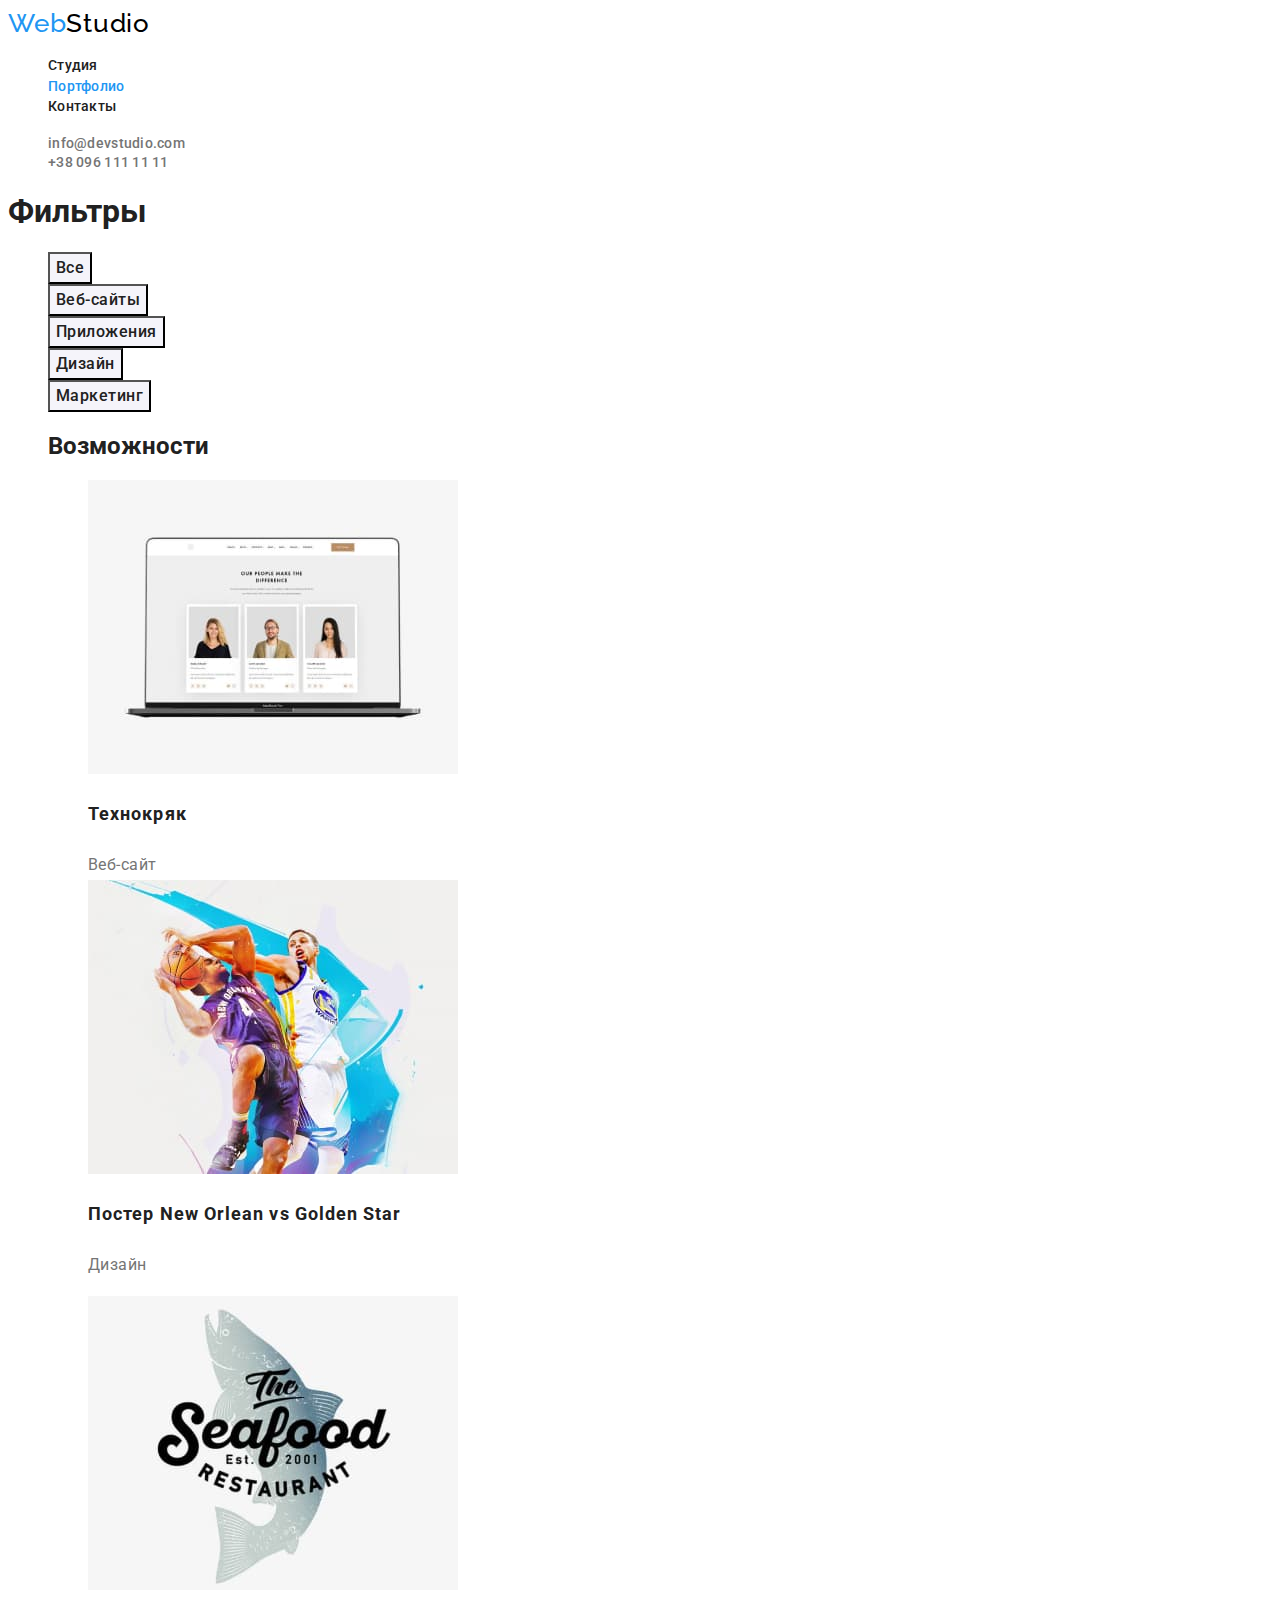
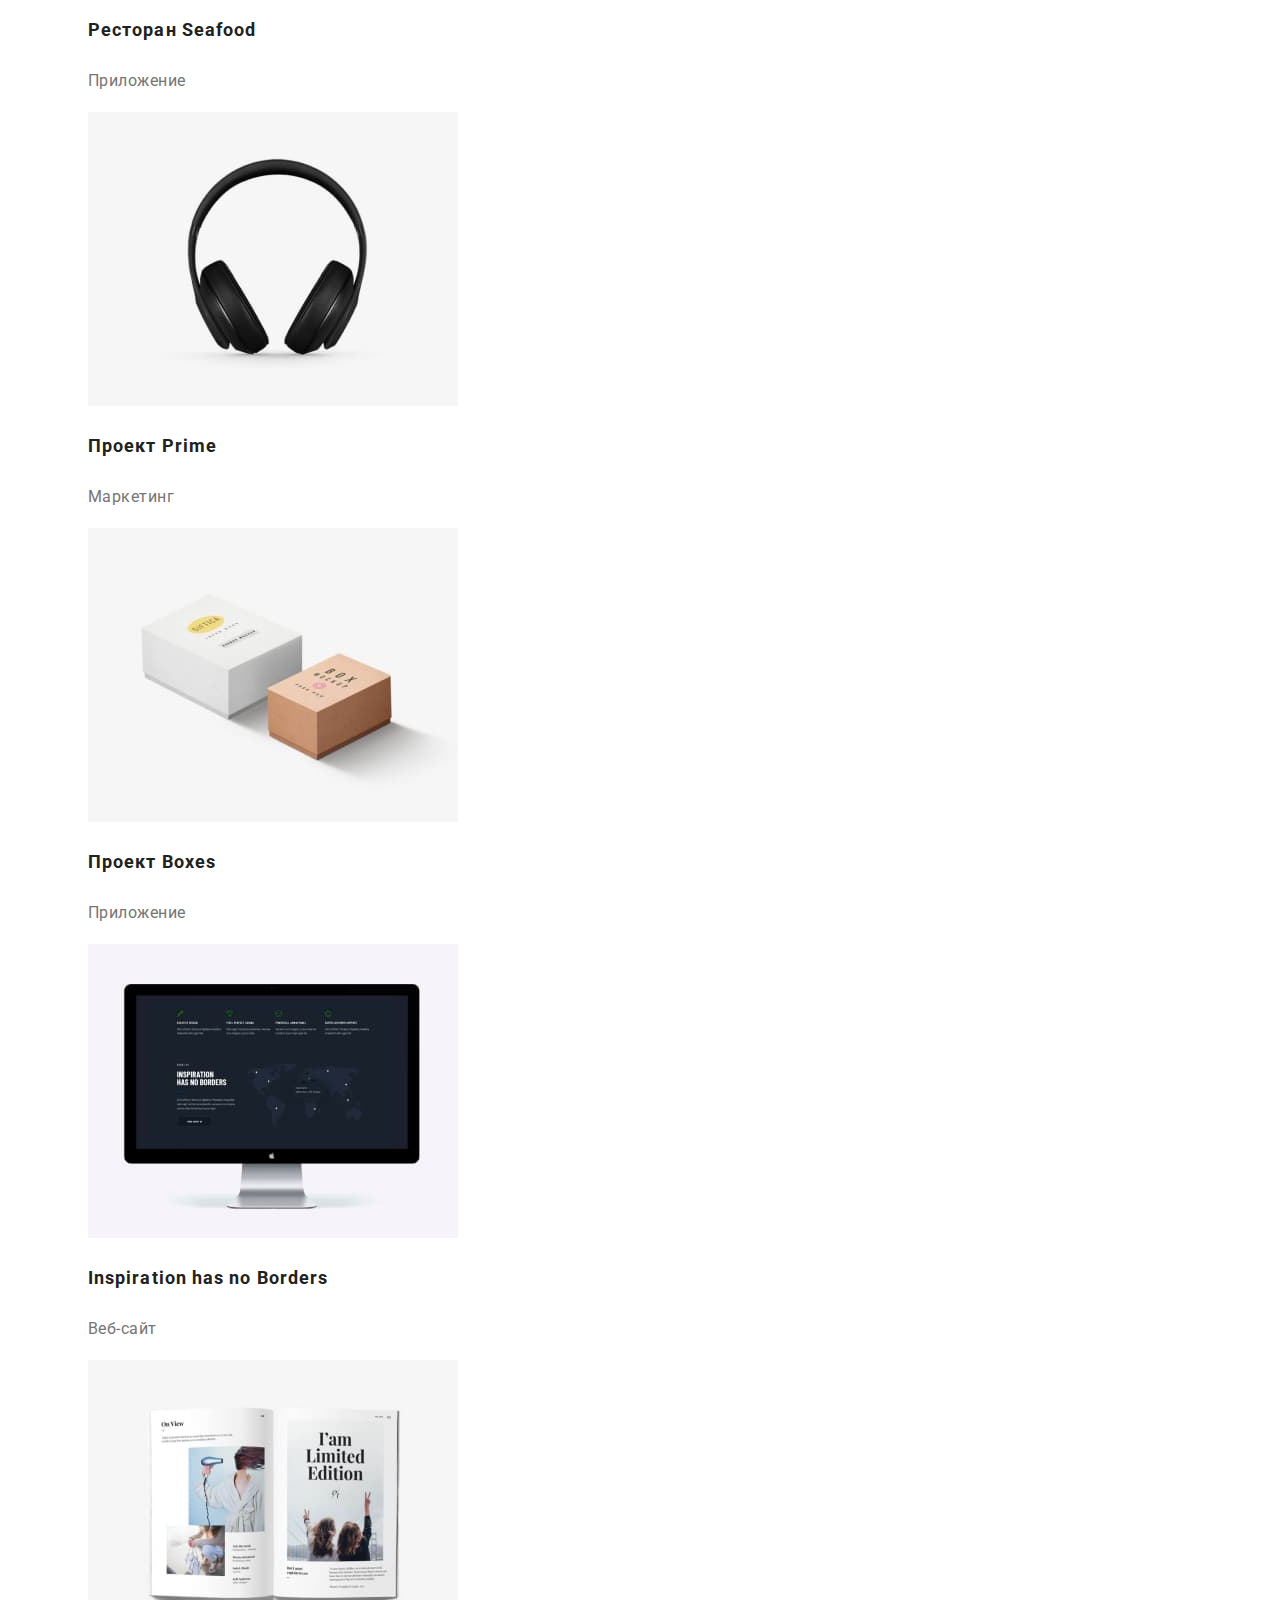
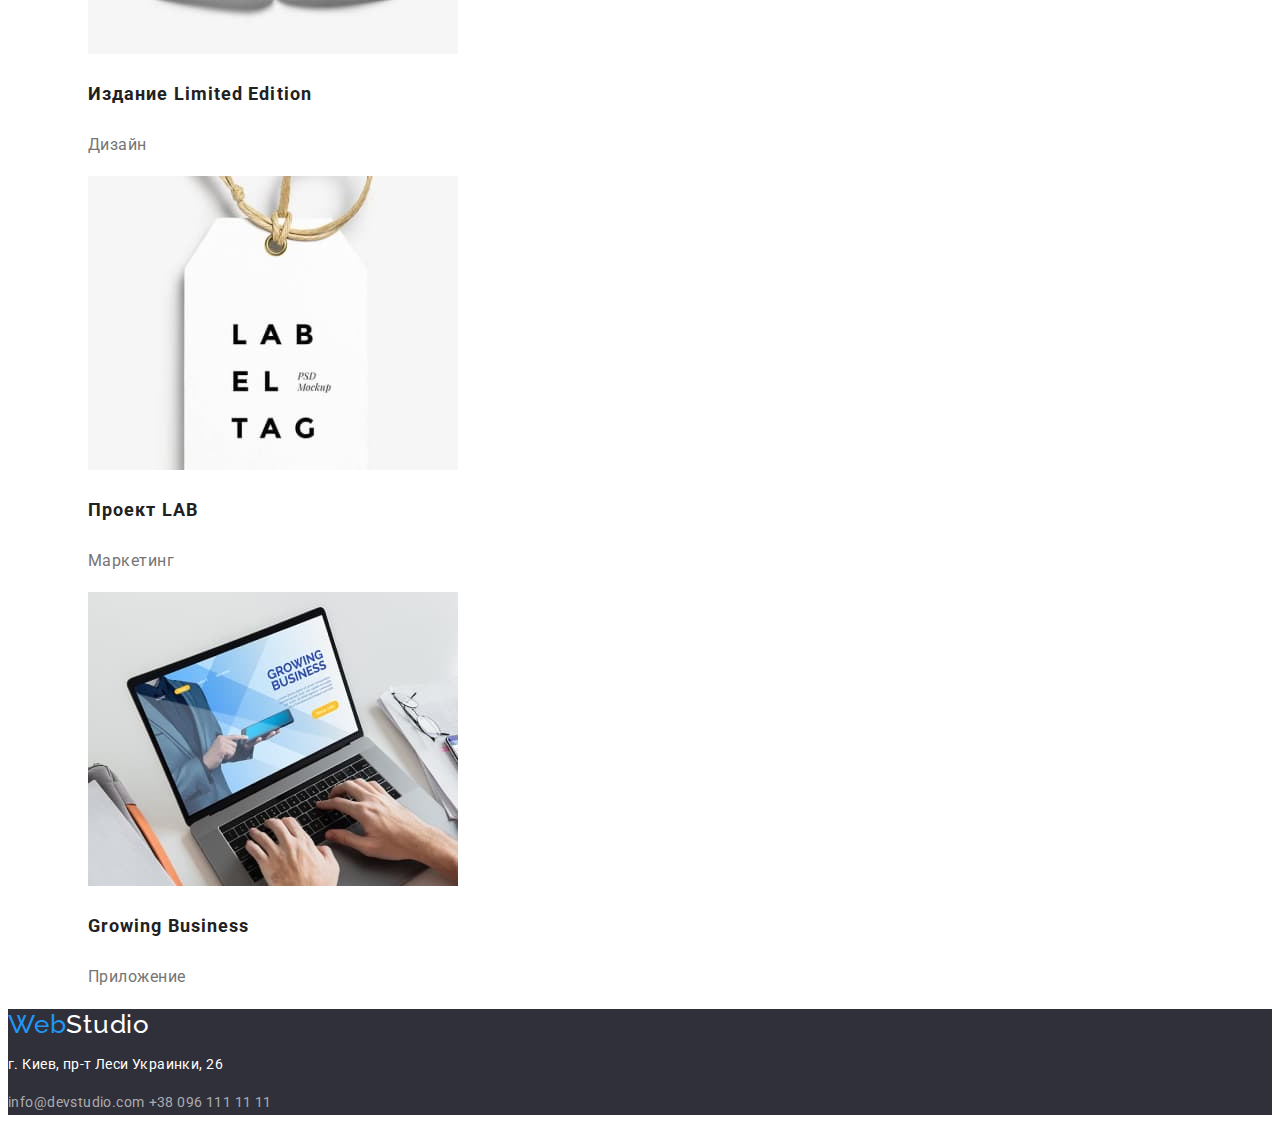
==== portfolio.html @ e9e2f2a2 "start" ====
<!DOCTYPE html>
<html lang="ru">
<head>
    <meta charset="UTF-8">
    <meta http-equiv="X-UA-Compatible" content="IE=edge">
    <meta name="viewport" content="width=device-width, initial-scale=1.0">
    <title>Document</title>
    <link href="https://fonts.googleapis.com/css2?family=Raleway:wght@700&family=Roboto:wght@400;500;700;900&display=swap"
        rel="stylesheet">
    <link rel="stylesheet" href="./css/styles.css" />
</head>
<body>
    <header class="header">
        <nav>
            <a class="link" href="./index.html"><span class="logo-web">Web</span><span class="logo-studio">Studio</span></a>
            <ul class="list header-nav">
                <li><a class="link" href="./index.html">Студия</a></li>
                <li><a class="link portfolio" href="./portfolio.html">Портфолио</a></li>
                <li><a class="link" href="">Контакты</a></li>
            </ul>
        </nav>
        <ul class="list header-contact">
            <li><a class="contact" href="mailto:info@devstudio.com">info@devstudio.com</a></li>
            <li> <a class="contact" href="tel:+380961111111">+38 096 111 11 11</a></li>
        </ul>
    </header>
    <main>
        <section>
            <h1>Фильтры</h1>
            <ul class="list">
                <li>
                   <button class="button" type="button">Все</button> 
                </li>
                <li>
                    <button class="button" type="button">Веб-сайты</button>
                </li>
                <li>
                    <button class="button" type="button">Приложения</button>
                </li>
                <li>
                    <button class="button" type="button">Дизайн</button>
                </li>
                <li>
                    <button class="button" type="button">Маркетинг</button>
                </li>
        <h2>Возможности</h2>
        <ul class="list projects">
            <li> 
                <a class="projects-link" href="">
                 <img src="images/portfolio-img1.jpg" width="370" alt="Ноутбук, на котором открыт фото сотрудников">
                 <h3 class="projects-name">Технокряк</h3>
                 <p3 class="projects-description">Веб-сайт</p3>
                </a>
             <li>
                  <a class="projects-link" href="">
               <img src="images/portfolio-img2.jpg" width="370" alt="Постер двое играют в баскетбол">
                <h3 class="projects-name">Постер New Orlean vs Golden Star</h3>
                <p class="projects-description">Дизайн</p>
            </a>
            </li>
            <li>
                <a class="projects-link" href="">
                <img src="images/portfolio-img3.jpg" width="370" alt="Эмблема в виде звезды, ресторана морская еда">
                <h3 class="projects-name">Ресторан Seafood</h3>
                <p class="projects-description">Приложение</p>
            </a>
            </li>
            <li>
                <a class="projects-link" href="">
                <img src="images/portfolio-img4.jpg" width="370" alt="Наушники">
                <h3 class="projects-name">Проект Prime</h3>
                <p class="projects-description">Маркетинг</p>
            </a>
            </li>
            <li>
                <a class="projects-link" href="">
                <img src="images/portfolio-img5.jpg" width="370" alt="Две стопки бумажек для заметок">
                <h3 class="projects-name">Проект Boxes</h3>
                <p class="projects-description">Приложение</p>
            </a>
            </li>
            <li>
                <a class="projects-link" href="">
                <img src="images/portfolio-img6.jpg" width="370" alt="Монитор aplle">
                <h3 class="projects-name">Inspiration has no Borders</h3>
                <p class="projects-description">Веб-сайт</p>
            </a>
            </li>
            <li>
                <a class="projects-link" href="">
                <img src="images/portfolio-img7.jpg" width="370" alt="открытая книга, лимитированого тиража">
                <h3 class="projects-name">Издание Limited Edition</h3>
                <p class="projects-description">Дизайн</p>
            </a>
            </li>
            <li>
                <a class="projects-link" href="">
                <img src="images/portfolio-img8.jpg" width="370" alt="Бирка LAB">
                <h3 class="projects-name">Проект LAB</h3>
                <p class="projects-description">Маркетинг</p>
            </a>
            </li>
            <li>
                <a class="projects-link" href="">
                <img src="images/portfolio-img9.jpg" width="370" alt="Ноутбук, и руки которые на нем печатают">
                <h3 class="projects-name">Growing Business</h3>
                <p class="projects-description">Приложение</p>
            </a>
            </li>
        </ul>
    </section>
       



    </main>
    <footer class="footer">
        <a class="link" href="./index.html"><span class="logo-web">Web</span><span class="logo-studio-footer">Studio</span></a>
        <address class="address">
            <p class="footer-addres">г. Киев, пр-т Леси Украинки, 26</p>
            <a class="footer-link" href="mailto:info@devstudio.com">info@devstudio.com</a>
            <a class="footer-link" href="tel:+380961111111">+38 096 111 11 11</a>
        </address>
    </footer>
</body>
</html>
---- css/styles.css ----
:root {
  --title-text-color: #212121;
  --primer-text-color: #757575;
  --accent-color: #2196f3;
  --primary-bg-color: #f5f4fa;
  --color-white: #ffffff;
  --color-fons: #2f303a;
}

body {
  color: var(--title-text-color);
  background-color: var(--color-white);
  font-family: Roboto, sans-serif;
}

.list {
  list-style: none;
}

/*header*/

.logo-web {
  color: var(--accent-color);

  font-family: Raleway, cursive;
  font-size: 26px;
  line-height: 1.19;
  letter-spacing: 0.03em;
}

.logo-studio {
  color: #000000;

  font-family: Raleway, cursive;
  font-size: 26px;
  line-height: 1.19;
  letter-spacing: 0.03em;
}

/*сайтовая навигация*/

.header .link,
.footer .link {
  color: var(--title-text-color);
  font-weight: 500;
  font-size: 14px;
  line-height: 1.4;
  letter-spacing: 0.02em;

  text-decoration: none;
}

.header-nav .link:hover,
.header-nav .link:focus {
  color: var(--accent-color);
}

.link.portfolio {
  color: var(--accent-color);
}

.link.studio {
  color: var(--accent-color);
}

.header-contact .contact {
  color: var(--primer-text-color);

  font-weight: 500;
  font-size: 14px;
  line-height: 1.14;
  letter-spacing: 0.02em;

  text-decoration: none;
}

.header-contact .contact:hover,
.header-contact .contact:focus {
  color: var(--accent-color);
}

/*герой*/

.hero {
  background-color: var(--color-fons);
}

.hero-title {
  color: var(--color-white);

  font-weight: 900;
  font-size: 44px;
  line-height: 1.36;
  letter-spacing: 0.06em;
  text-align: center;
}

/*описание преимуществ*/

.section-title {
  font-weight: 700;
  font-size: 14px;
  line-height: 1.14;
  letter-spacing: 0.03em;
}

.section-text {
  color: var(--primer-text-color);

  font-size: 14px;
  line-height: 1.71;
  letter-spacing: 0.03em;
}

/*секций занятий и сотрудников*/

.section-name {
  font-weight: 700;
  font-size: 36px;
  line-height: 1.67;
  letter-spacing: 0.03em;
  text-align: center;
}

.team-name {
  font-weight: 500;
  font-size: 16px;
  line-height: 1.19;
  letter-spacing: 0.03em;
}

.team-position {
  color: var(--primer-text-color);

  font-size: 16px;
  line-height: 1.19;
  letter-spacing: 0.03em;
}

.section.team {
  background-color: var(--primary-bg-color);
}

/*кнопки*/

.button {
  color: var(--title-text-color);
  background-color: var(--primary-bg-color);

  cursor: pointer;

  font-family: inherit;
  font-weight: 500;
  font-size: 16px;
  line-height: 1.63;
  letter-spacing: 0.03em;
}

.button:hover,
.button:focus {
  color: var(--color-white);
  background-color: var(--accent-color);
}

.hero-button {
  color: var(--color-white);
  background-color: var(--accent-color);

  cursor: pointer;

  font-family: inherit;
  font-weight: 700;
  font-size: 16px;
  line-height: 1.88;
  text-align: center;
  letter-spacing: 0.06em;
}

/*footer*/

.footer {
  background-color: var(--color-fons);
}

.footer-addres {
  color: var(--color-white);

  font-size: 14px;
  line-height: 1.71;
  letter-spacing: 0.03em;
}

.footer-link {
  color: rgb(255, 255, 255, 60%);

  font-size: 14px;
  line-height: 1.71;
  letter-spacing: 0.03em;

  text-decoration: none;
}

.logo-studio-footer {
  color: var(--color-white);
  font-family: Raleway, cursive;
  font-size: 26px;
  line-height: 1.19;
  letter-spacing: 0.03em;
}
.footer-adres:hover,
.footer-addres:focus,
.foter-link:focus,
.footer-link:hover {
  color: var(--accent-color);
}

.address {
  font-style: normal;
}

/*portfolio*/

.projects-name {
  color: var(--title-text-color);

  font-weight: 700;
  font-size: 18px;
  line-height: 2;
  letter-spacing: 0.06em;
}

.projects-description {
  color: var(--primer-text-color);

  font-size: 16px;
  line-height: 1.88;
  letter-spacing: 0.03em;
}

.projects-link {
  text-decoration: none;
}
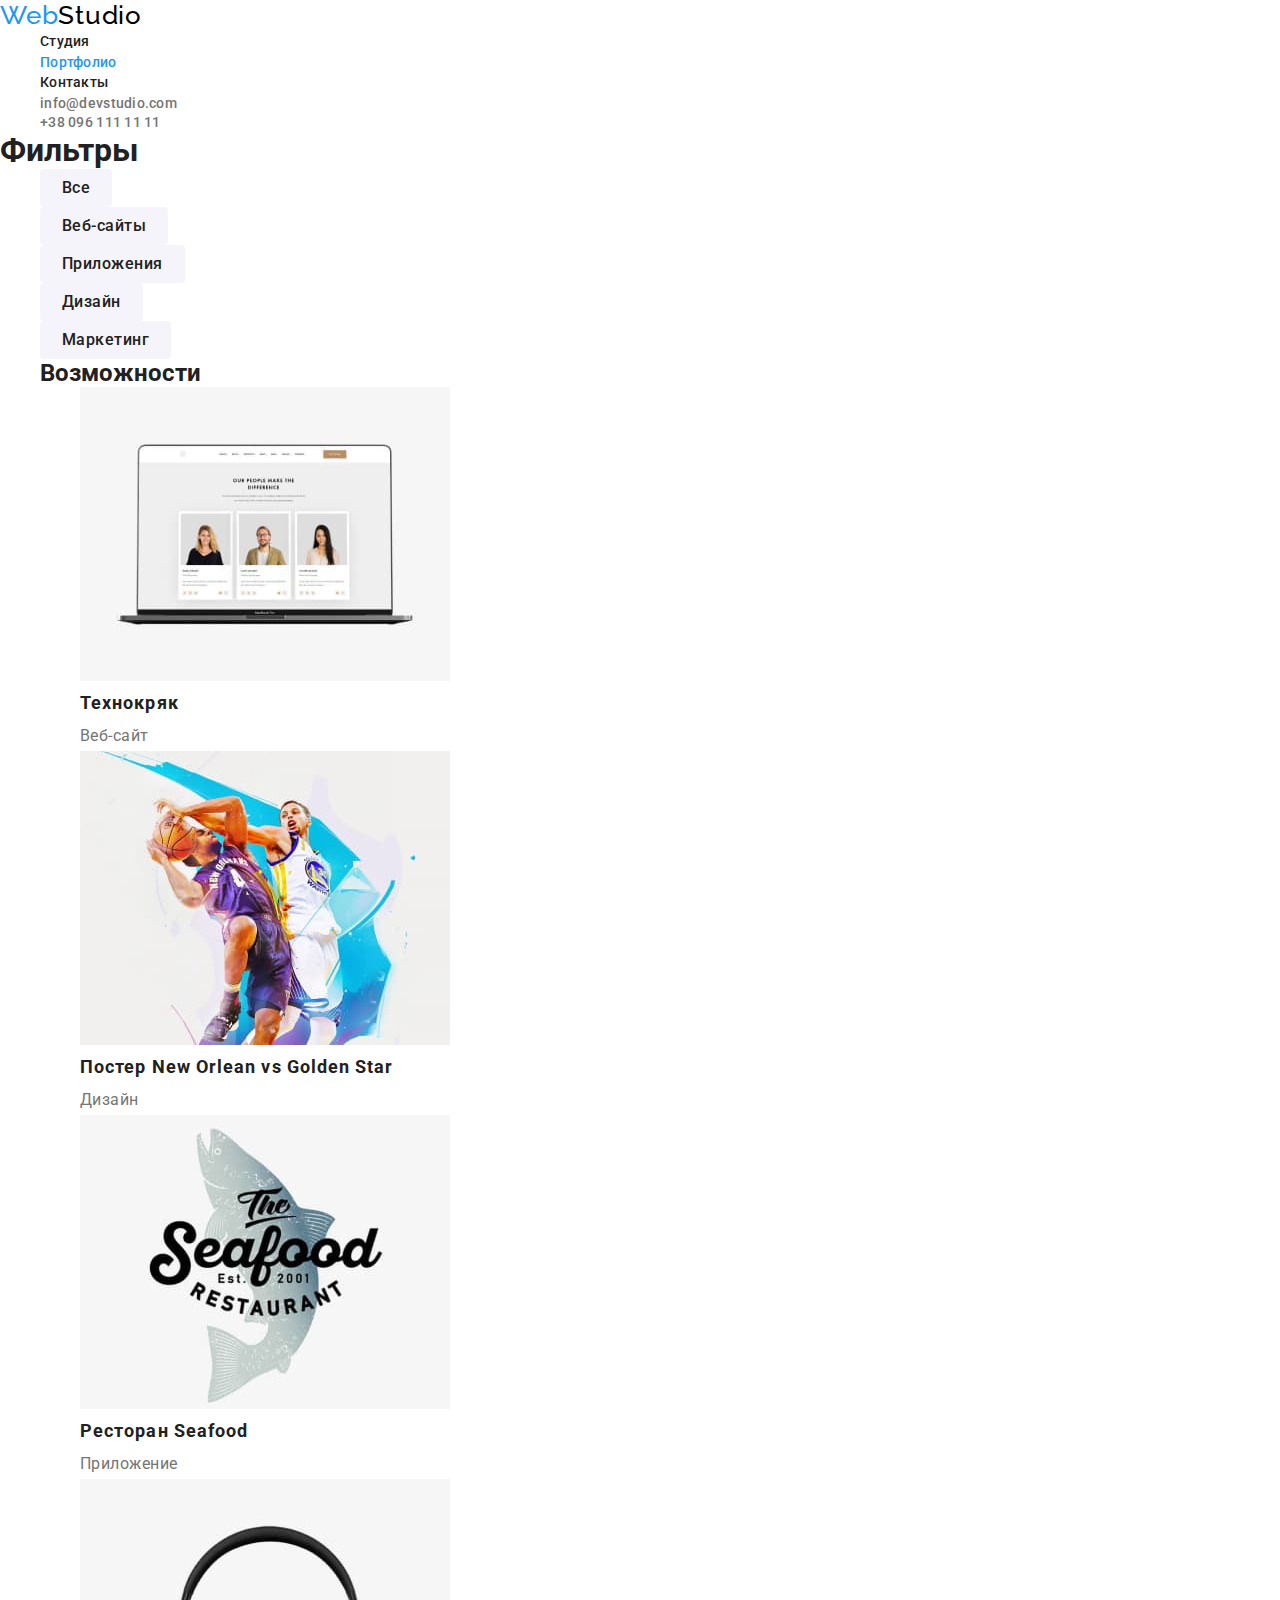
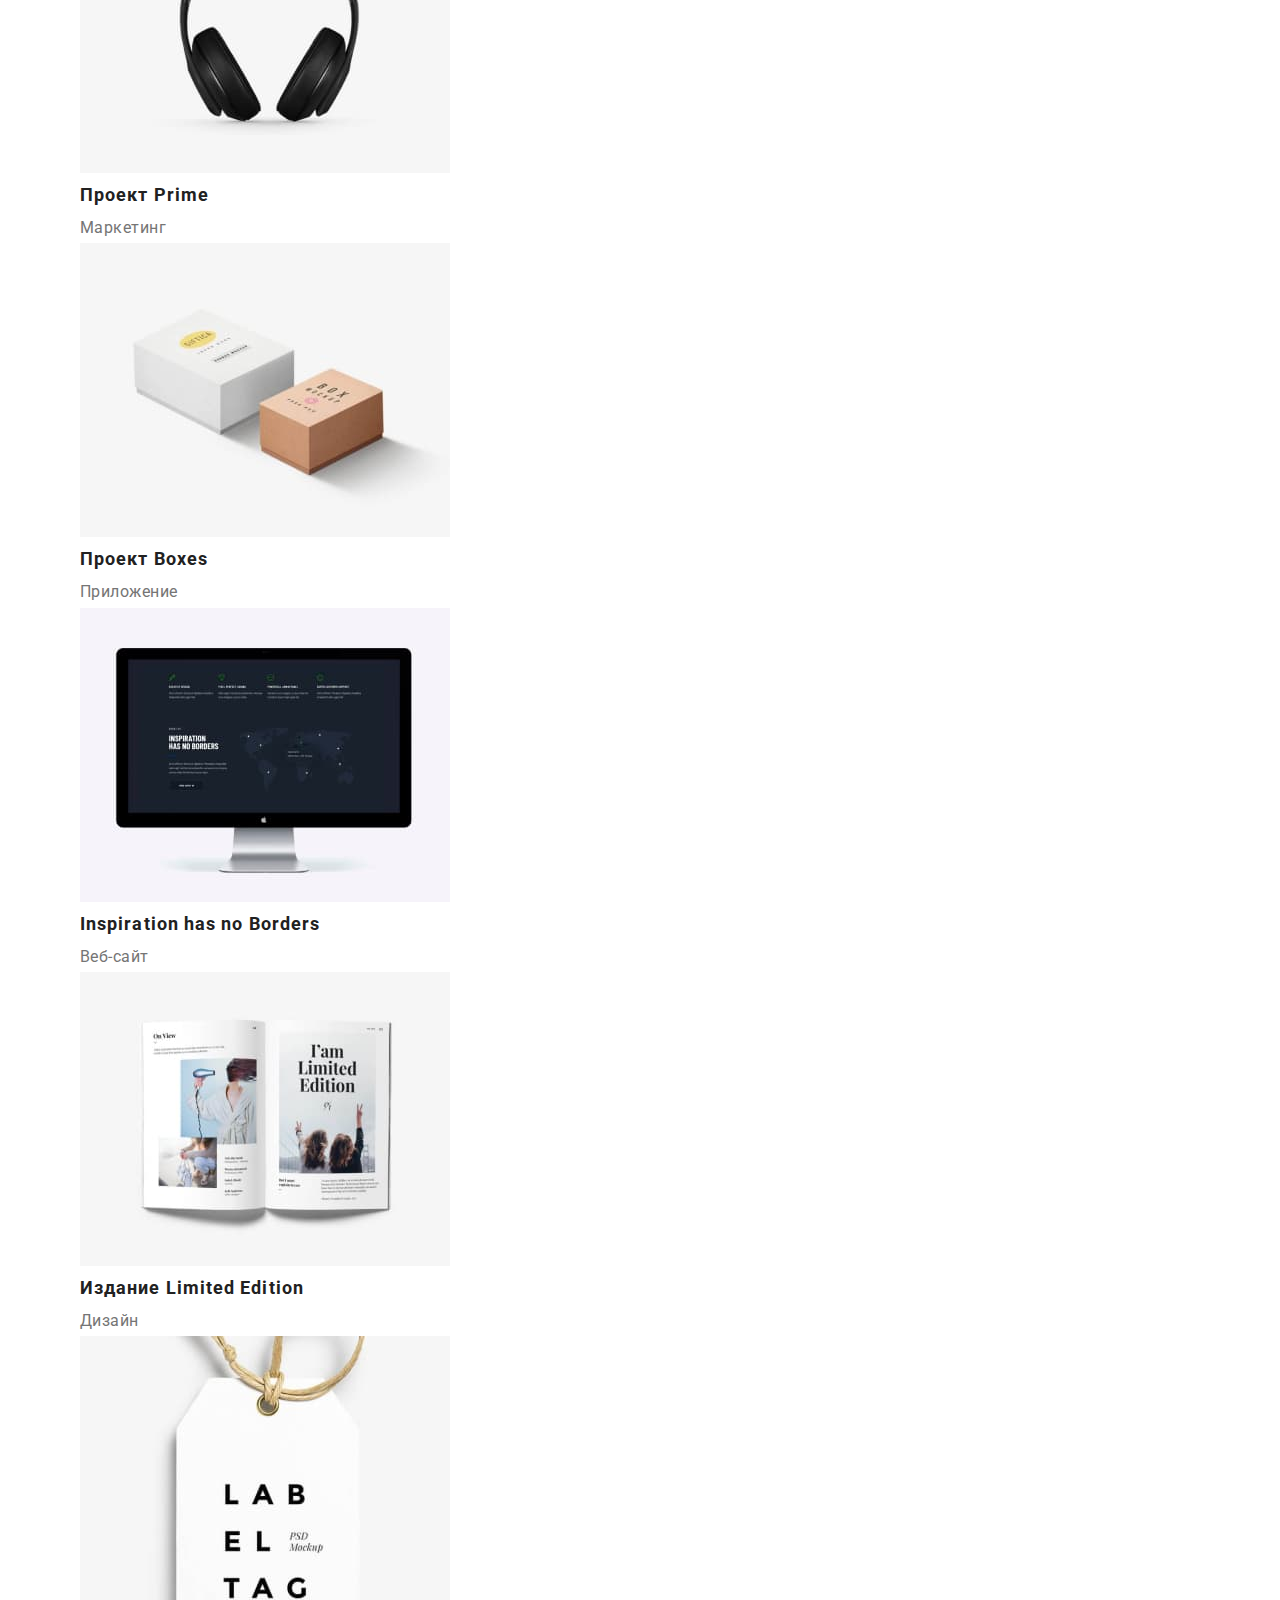
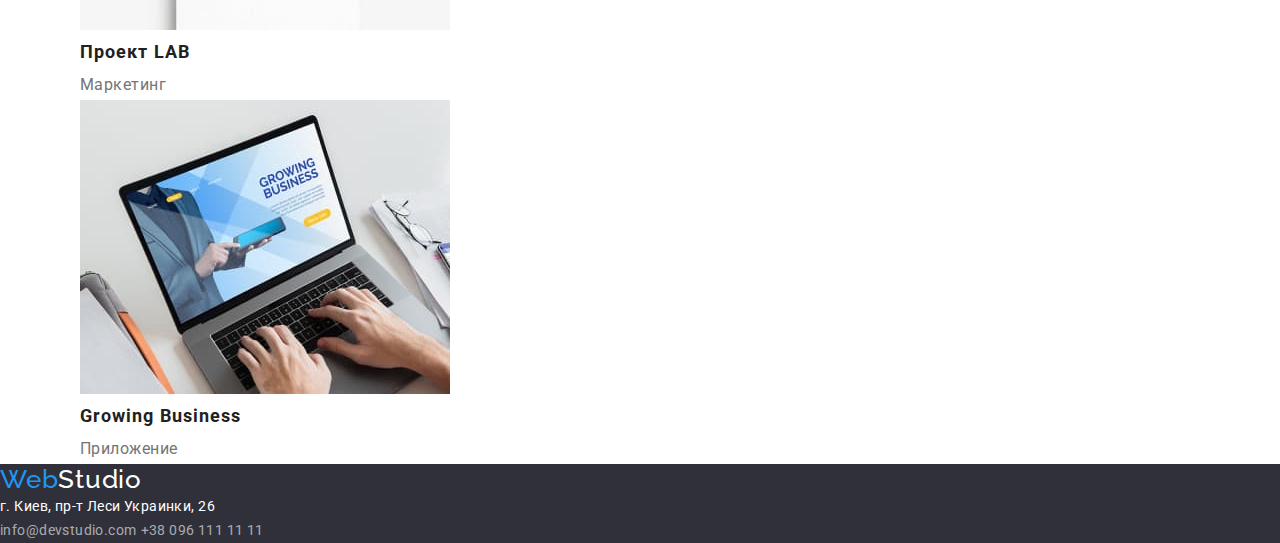
==== commit f6c75b54: "heder + hero+ ferst sechion main" ====
--- a/portfolio.html
+++ b/portfolio.html
@@ -7,6 +7,7 @@
     <title>Document</title>
     <link href="https://fonts.googleapis.com/css2?family=Raleway:wght@700&family=Roboto:wght@400;500;700;900&display=swap"
         rel="stylesheet">
+    <link rel="stylesheet" href="https://github.com/sindresorhus/modern-normalize/blob/main/modern-normalize.css">
     <link rel="stylesheet" href="./css/styles.css" />
 </head>
 <body>
@@ -29,7 +30,7 @@
             <h1>Фильтры</h1>
             <ul class="list">
                 <li>
-                   <button class="button" type="button">Все</button> 
+                    <button class="button" type="button">Все</button> 
                 </li>
                 <li>
                     <button class="button" type="button">Веб-сайты</button>
@@ -47,23 +48,23 @@
         <ul class="list projects">
             <li> 
                 <a class="projects-link" href="">
-                 <img src="images/portfolio-img1.jpg" width="370" alt="Ноутбук, на котором открыт фото сотрудников">
-                 <h3 class="projects-name">Технокряк</h3>
-                 <p3 class="projects-description">Веб-сайт</p3>
+                    <img src="images/portfolio-img1.jpg" width="370" alt="Ноутбук, на котором открыт фото сотрудников">
+                    <h3 class="projects-name">Технокряк</h3>
+                    <p3 class="projects-description">Веб-сайт</p3>
                 </a>
-             <li>
-                  <a class="projects-link" href="">
-               <img src="images/portfolio-img2.jpg" width="370" alt="Постер двое играют в баскетбол">
-                <h3 class="projects-name">Постер New Orlean vs Golden Star</h3>
-                <p class="projects-description">Дизайн</p>
-            </a>
+            <li>
+                <a class="projects-link" href="">
+                    <img src="images/portfolio-img2.jpg" width="370" alt="Постер двое играют в баскетбол">
+                    <h3 class="projects-name">Постер New Orlean vs Golden Star</h3>
+                    <p class="projects-description">Дизайн</p>
+                </a>
             </li>
             <li>
                 <a class="projects-link" href="">
-                <img src="images/portfolio-img3.jpg" width="370" alt="Эмблема в виде звезды, ресторана морская еда">
-                <h3 class="projects-name">Ресторан Seafood</h3>
-                <p class="projects-description">Приложение</p>
-            </a>
+                    <img src="images/portfolio-img3.jpg" width="370" alt="Эмблема в виде звезды, ресторана морская еда">
+                    <h3 class="projects-name">Ресторан Seafood</h3>
+                    <p class="projects-description">Приложение</p>
+                </a>
             </li>
             <li>
                 <a class="projects-link" href="">
@@ -108,12 +109,9 @@
             </a>
             </li>
         </ul>
-    </section>
-       
+    </section> 
+    </main>
 
-
-
-    </main>
     <footer class="footer">
         <a class="link" href="./index.html"><span class="logo-web">Web</span><span class="logo-studio-footer">Studio</span></a>
         <address class="address">
--- a/css/styles.css
+++ b/css/styles.css
@@ -13,6 +13,17 @@
   font-family: Roboto, sans-serif;
 }
 
+body,
+h1,
+h2,
+h3,
+p,
+ul[class],
+ol[class],
+li {
+  margin: 0;
+}
+
 .list {
   list-style: none;
 }
@@ -81,8 +92,16 @@
 
 /*герой*/
 
+.container {
+  margin-left: auto;
+  margin-right: auto;
+  width: 1200px;
+  outline: 2px solid blue;
+}
+
 .hero {
   background-color: var(--color-fons);
+  text-align: center;
 }
 
 .hero-title {
@@ -92,7 +111,7 @@
   font-size: 44px;
   line-height: 1.36;
   letter-spacing: 0.06em;
-  text-align: center;
+  margin-bottom: 30px;
 }
 
 /*описание преимуществ*/
@@ -146,14 +165,20 @@
 .button {
   color: var(--title-text-color);
   background-color: var(--primary-bg-color);
+  display: inline-block;
+  min-width: 26px;
 
   cursor: pointer;
+  border-radius: 4px;
+  border: 0px;
 
   font-family: inherit;
   font-weight: 500;
   font-size: 16px;
   line-height: 1.63;
   letter-spacing: 0.03em;
+  text-align: center;
+  padding: 6px 22px;
 }
 
 .button:hover,
@@ -165,15 +190,19 @@
 .hero-button {
   color: var(--color-white);
   background-color: var(--accent-color);
+  display: inline-block;
+  min-width: 136px;
 
   cursor: pointer;
+  border-radius: 4px;
+  border: 0px;
 
   font-family: inherit;
   font-weight: 700;
   font-size: 16px;
   line-height: 1.88;
-  text-align: center;
   letter-spacing: 0.06em;
+  padding: 10px 32px;
 }
 
 /*footer*/
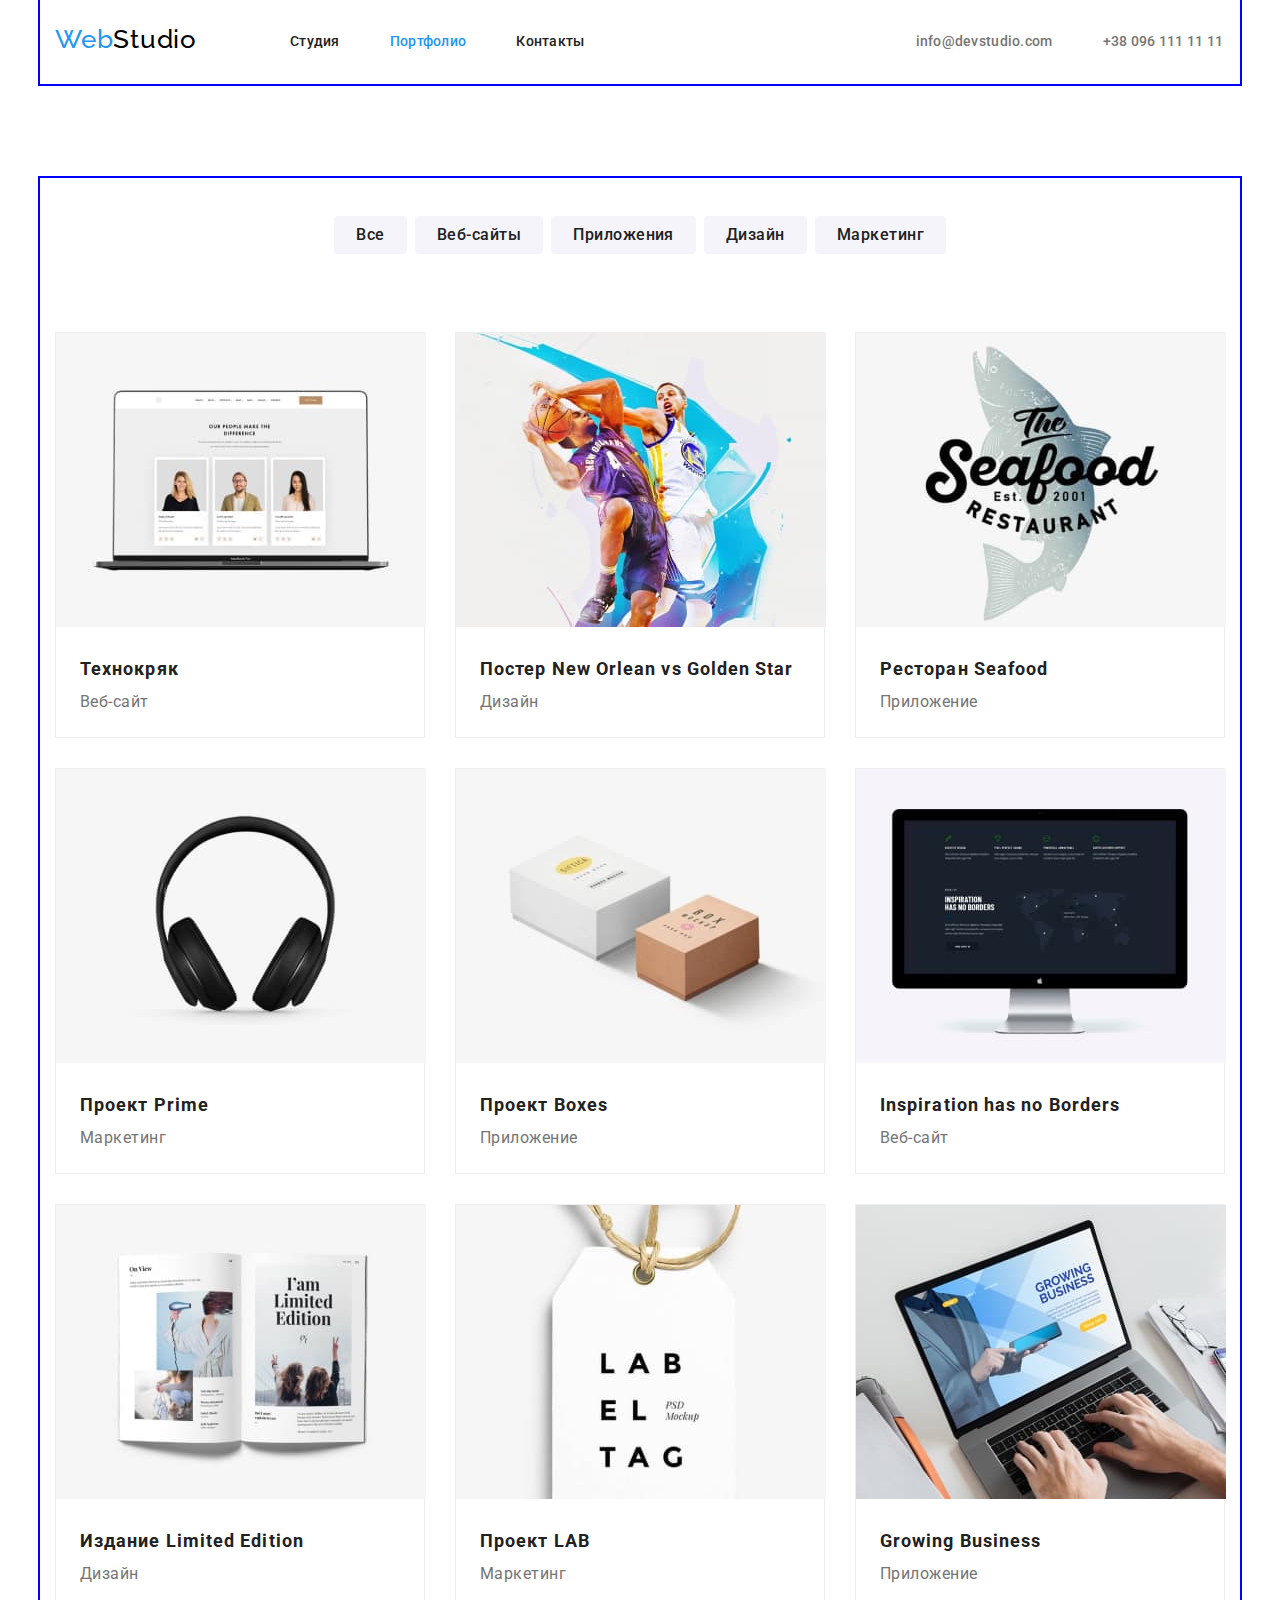
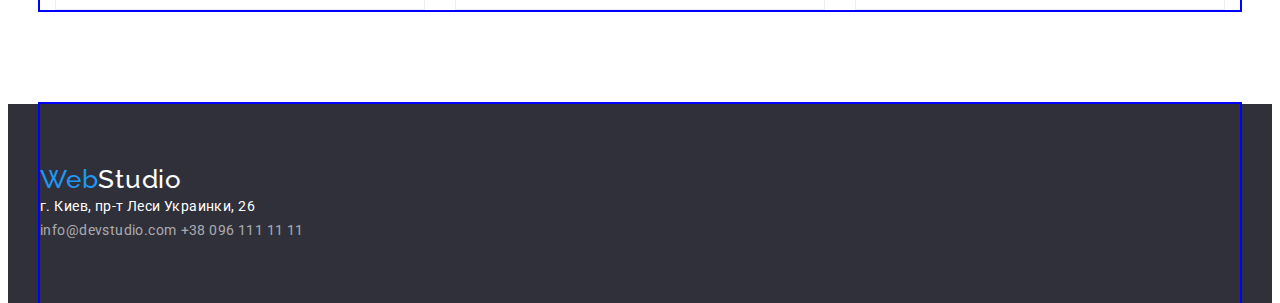
==== commit 49c0988e: "final main content" ====
--- a/portfolio.html
+++ b/portfolio.html
@@ -11,114 +11,149 @@
     <link rel="stylesheet" href="./css/styles.css" />
 </head>
 <body>
+
+                <!-- Секция header -->
+
     <header class="header">
-        <nav>
-            <a class="link" href="./index.html"><span class="logo-web">Web</span><span class="logo-studio">Studio</span></a>
-            <ul class="list header-nav">
-                <li><a class="link" href="./index.html">Студия</a></li>
-                <li><a class="link portfolio" href="./portfolio.html">Портфолио</a></li>
-                <li><a class="link" href="">Контакты</a></li>
+        <div class="container header">
+            <a class="link logo" href="./index.html"><span class="logo-web">Web</span><span class="logo-studio">Studio</span></a>
+            <nav>
+                <ul class="list header-nav">
+                    <li class="header-li"><a class="link" href="./index.html">Студия</a></li>
+                    <li class="header-li"><a class="link portfolio" href="./portfolio.html">Портфолио</a></li>
+                    <li class="header-li"><a class="link" href="">Контакты</a></li>
+                </ul>
+            </nav>
+            <ul class="list header-contact">
+                <li class="header-li"><a class="link" href="mailto:info@devstudio.com">info@devstudio.com</a></li>
+                <li class="header-li"><a class="link" href="tel:+380961111111">+38 096 111 11 11</a></li>
             </ul>
-        </nav>
-        <ul class="list header-contact">
-            <li><a class="contact" href="mailto:info@devstudio.com">info@devstudio.com</a></li>
-            <li> <a class="contact" href="tel:+380961111111">+38 096 111 11 11</a></li>
-        </ul>
+        </div>
+    </header>
     </header>
     <main>
-        <section>
-            <h1>Фильтры</h1>
-            <ul class="list">
-                <li>
+
+                <!-- Секция центральная -->
+
+        <section class="section">
+            <div class="container">
+            <h1 class="text-transporent">Фильтры</h1>
+            <ul class="list buttons">
+                <li class="li-button">
                     <button class="button" type="button">Все</button> 
                 </li>
-                <li>
+                <li class="li-button">
                     <button class="button" type="button">Веб-сайты</button>
                 </li>
-                <li>
+                <li class="li-button">
                     <button class="button" type="button">Приложения</button>
                 </li>
-                <li>
+                <li class="li-button">
                     <button class="button" type="button">Дизайн</button>
                 </li>
-                <li>
-                    <button class="button" type="button">Маркетинг</button>
+                <li class="li-button">
+                    <button class="button last" type="button">Маркетинг</button>
                 </li>
-        <h2>Возможности</h2>
+            </ul>
+        <h2 class="text-transporent">Возможности</h2>
         <ul class="list projects">
-            <li> 
+            <li class="project"> 
                 <a class="projects-link" href="">
                     <img src="images/portfolio-img1.jpg" width="370" alt="Ноутбук, на котором открыт фото сотрудников">
+            <div class="project-text">
                     <h3 class="projects-name">Технокряк</h3>
                     <p3 class="projects-description">Веб-сайт</p3>
+            </div>
                 </a>
-            <li>
+            <li class="project">
                 <a class="projects-link" href="">
                     <img src="images/portfolio-img2.jpg" width="370" alt="Постер двое играют в баскетбол">
+            <div class="project-text">
                     <h3 class="projects-name">Постер New Orlean vs Golden Star</h3>
                     <p class="projects-description">Дизайн</p>
+            </div>
                 </a>
             </li>
-            <li>
+            <li class="project">
                 <a class="projects-link" href="">
                     <img src="images/portfolio-img3.jpg" width="370" alt="Эмблема в виде звезды, ресторана морская еда">
+            <div class="project-text">
                     <h3 class="projects-name">Ресторан Seafood</h3>
                     <p class="projects-description">Приложение</p>
+            </div>
                 </a>
             </li>
-            <li>
+            <li class="project">
                 <a class="projects-link" href="">
                 <img src="images/portfolio-img4.jpg" width="370" alt="Наушники">
+            <div class="project-text">
                 <h3 class="projects-name">Проект Prime</h3>
                 <p class="projects-description">Маркетинг</p>
+            </div>
             </a>
             </li>
-            <li>
+            <li class="project">
                 <a class="projects-link" href="">
                 <img src="images/portfolio-img5.jpg" width="370" alt="Две стопки бумажек для заметок">
+            <div class="project-text">   
                 <h3 class="projects-name">Проект Boxes</h3>
                 <p class="projects-description">Приложение</p>
+            </div> 
             </a>
             </li>
-            <li>
+            <li class="project">
                 <a class="projects-link" href="">
                 <img src="images/portfolio-img6.jpg" width="370" alt="Монитор aplle">
+            <div class="project-text">
                 <h3 class="projects-name">Inspiration has no Borders</h3>
                 <p class="projects-description">Веб-сайт</p>
+            </div>
             </a>
             </li>
-            <li>
+            <li class="project">
                 <a class="projects-link" href="">
                 <img src="images/portfolio-img7.jpg" width="370" alt="открытая книга, лимитированого тиража">
+            <div class="project-text">
                 <h3 class="projects-name">Издание Limited Edition</h3>
                 <p class="projects-description">Дизайн</p>
+            </div>
             </a>
             </li>
-            <li>
+            <li class="project">
                 <a class="projects-link" href="">
                 <img src="images/portfolio-img8.jpg" width="370" alt="Бирка LAB">
+            <div class="project-text">
                 <h3 class="projects-name">Проект LAB</h3>
                 <p class="projects-description">Маркетинг</p>
+            </div>
             </a>
             </li>
-            <li>
+            <li class="project">
                 <a class="projects-link" href="">
                 <img src="images/portfolio-img9.jpg" width="370" alt="Ноутбук, и руки которые на нем печатают">
+            <div class="project-text">
                 <h3 class="projects-name">Growing Business</h3>
                 <p class="projects-description">Приложение</p>
+            </div>
             </a>
             </li>
         </ul>
-    </section> 
+        </div>
+        </section> 
     </main>
 
+                <!--  Секция Footer -->
+
     <footer class="footer">
-        <a class="link" href="./index.html"><span class="logo-web">Web</span><span class="logo-studio-footer">Studio</span></a>
-        <address class="address">
-            <p class="footer-addres">г. Киев, пр-т Леси Украинки, 26</p>
-            <a class="footer-link" href="mailto:info@devstudio.com">info@devstudio.com</a>
-            <a class="footer-link" href="tel:+380961111111">+38 096 111 11 11</a>
-        </address>
+        <div class="container">
+            <a class="link" href="./index.html"><span class="logo-web">Web</span><span
+                    class="logo-studio-footer">Studio</span></a>
+            <address class="address">
+                <p class="footer-addres">г. Киев, пр-т Леси Украинки, 26</p>
+                <a class="footer-link" href="mailto:info@devstudio.com">info@devstudio.com</a>
+                <a class="footer-link" href="tel:+380961111111">+38 096 111 11 11</a>
+            </address>
+        </div>
     </footer>
 </body>
 </html>--- a/css/styles.css
+++ b/css/styles.css
@@ -18,79 +18,14 @@
 h2,
 h3,
 p,
-ul[class],
-ol[class],
-li {
-  margin: 0;
+ul[class] {
+  margin-bottom: 0;
+  margin-top: 0;
 }
 
 .list {
   list-style: none;
 }
-
-/*header*/
-
-.logo-web {
-  color: var(--accent-color);
-
-  font-family: Raleway, cursive;
-  font-size: 26px;
-  line-height: 1.19;
-  letter-spacing: 0.03em;
-}
-
-.logo-studio {
-  color: #000000;
-
-  font-family: Raleway, cursive;
-  font-size: 26px;
-  line-height: 1.19;
-  letter-spacing: 0.03em;
-}
-
-/*сайтовая навигация*/
-
-.header .link,
-.footer .link {
-  color: var(--title-text-color);
-  font-weight: 500;
-  font-size: 14px;
-  line-height: 1.4;
-  letter-spacing: 0.02em;
-
-  text-decoration: none;
-}
-
-.header-nav .link:hover,
-.header-nav .link:focus {
-  color: var(--accent-color);
-}
-
-.link.portfolio {
-  color: var(--accent-color);
-}
-
-.link.studio {
-  color: var(--accent-color);
-}
-
-.header-contact .contact {
-  color: var(--primer-text-color);
-
-  font-weight: 500;
-  font-size: 14px;
-  line-height: 1.14;
-  letter-spacing: 0.02em;
-
-  text-decoration: none;
-}
-
-.header-contact .contact:hover,
-.header-contact .contact:focus {
-  color: var(--accent-color);
-}
-
-/*герой*/
 
 .container {
   margin-left: auto;
@@ -99,9 +34,117 @@
   outline: 2px solid blue;
 }
 
-.hero {
+.text-transporent {
+  color: transparent;
+}
+
+/*header*/
+
+.container.header {
+  display: flex;
+}
+
+.link.logo {
+  display: block;
+  margin-top: 24px;
+  margin-bottom: 25px;
+  margin-right: 93px;
+  padding-left: 15px;
+}
+
+.logo-web {
+  color: var(--accent-color);
+
+  font-family: Raleway, cursive;
+  font-size: 26px;
+  line-height: 1.19;
+  letter-spacing: 0.03em;
+}
+
+.logo-studio {
+  color: #000000;
+
+  font-family: Raleway, cursive;
+  font-size: 26px;
+  line-height: 1.19;
+  letter-spacing: 0.03em;
+}
+
+/*сайтовая навигация*/
+
+.header .link,
+.footer .link {
+  color: var(--title-text-color);
+
+  font-weight: 500;
+  font-size: 14px;
+  line-height: 1.4;
+  letter-spacing: 0.02em;
+
+  text-decoration: none;
+}
+
+.header-nav .link:hover,
+.header-nav .link:focus {
+  color: var(--accent-color);
+}
+
+.header-nav {
+  display: flex;
+  margin-right: 331px;
+  padding-left: 0px;
+}
+
+.list .link {
+  display: block;
+  padding-top: 32px;
+  padding-bottom: 32px;
+}
+
+.header-li:not(:last-child) {
+  margin-right: 50px;
+}
+
+.link.portfolio {
+  color: var(--accent-color);
+}
+
+.link.studio {
+  color: var(--accent-color);
+}
+
+.header-contact {
+  display: flex;
+  align-items: center;
+  padding-left: 0px;
+}
+
+.header-contact .link {
+  color: var(--primer-text-color);
+
+  font-weight: 500;
+  font-size: 14px;
+  line-height: 1.14;
+  letter-spacing: 0.02em;
+  text-decoration: none;
+}
+
+.header-contact .link:hover,
+.header-contact .link:focus {
+  color: var(--accent-color);
+}
+
+/*герой*/
+
+.section {
+  padding: 94px 20px;
+}
+
+.section.hero {
   background-color: var(--color-fons);
   text-align: center;
+  padding-top: 200px;
+  padding-bottom: 200px;
 }
 
 .hero-title {
@@ -116,11 +159,31 @@
 
 /*описание преимуществ*/
 
+.section.main {
+  padding-bottom: 0px;
+}
+
+.list.main {
+  display: flex;
+  justify-content: space-between;
+  padding-left: 15px;
+  padding-right: 15px;
+}
+
+.list.main :not(:last-child) {
+  margin-right: 30px;
+}
+
+.li-main {
+  width: 270px;
+}
+
 .section-title {
   font-weight: 700;
   font-size: 14px;
   line-height: 1.14;
   letter-spacing: 0.03em;
+  margin-bottom: 10px;
 }
 
 .section-text {
@@ -139,6 +202,22 @@
   line-height: 1.67;
   letter-spacing: 0.03em;
   text-align: center;
+  margin-bottom: 50px;
+}
+
+.list-box {
+  display: flex;
+  padding-left: 15px;
+  padding-right: 15px;
+  justify-content: space-between;
+}
+
+.list-team {
+  display: flex;
+  padding-left: 15px;
+  padding-right: 15px;
+  justify-content: space-between;
+  text-align: center;
 }
 
 .team-name {
@@ -146,6 +225,8 @@
   font-size: 16px;
   line-height: 1.19;
   letter-spacing: 0.03em;
+
+  margin-top: 30px;
 }
 
 .team-position {
@@ -154,10 +235,16 @@
   font-size: 16px;
   line-height: 1.19;
   letter-spacing: 0.03em;
+
+  margin-top: 10px;
 }
 
 .section.team {
   background-color: var(--primary-bg-color);
+}
+
+.team-foto {
+  background-color: var(--color-white);
 }
 
 /*кнопки*/
@@ -166,7 +253,7 @@
   color: var(--title-text-color);
   background-color: var(--primary-bg-color);
   display: inline-block;
-  min-width: 26px;
+  min-width: 73px;
 
   cursor: pointer;
   border-radius: 4px;
@@ -247,7 +334,45 @@
   font-style: normal;
 }
 
+.footer > .container {
+  padding-top: 60px;
+  padding-bottom: 60px;
+}
+
 /*portfolio*/
+
+.list.buttons {
+  display: flex;
+  justify-content: center;
+  padding-left: 15px;
+  padding-right: 15px;
+  margin-bottom: 50px;
+}
+
+.project:nth-child(3n) {
+  margin-right: 0px;
+}
+.project:nth-last-child(-n + 3) {
+  margin-bottom: 0px;
+}
+
+.li-button:not(:last-child) {
+  margin-right: 8px;
+}
+
+.list.projects {
+  display: flex;
+  flex-wrap: wrap;
+  padding-left: 15px;
+  padding-right: 15px;
+}
+
+.project {
+  width: 368px;
+  margin-right: 30px;
+  margin-bottom: 30px;
+  border: 1px solid #eeeeee;
+}
 
 .projects-name {
   color: var(--title-text-color);
@@ -266,6 +391,10 @@
   letter-spacing: 0.03em;
 }
 
+.project-text {
+  padding: 20px 24px;
+}
+
 .projects-link {
   text-decoration: none;
 }
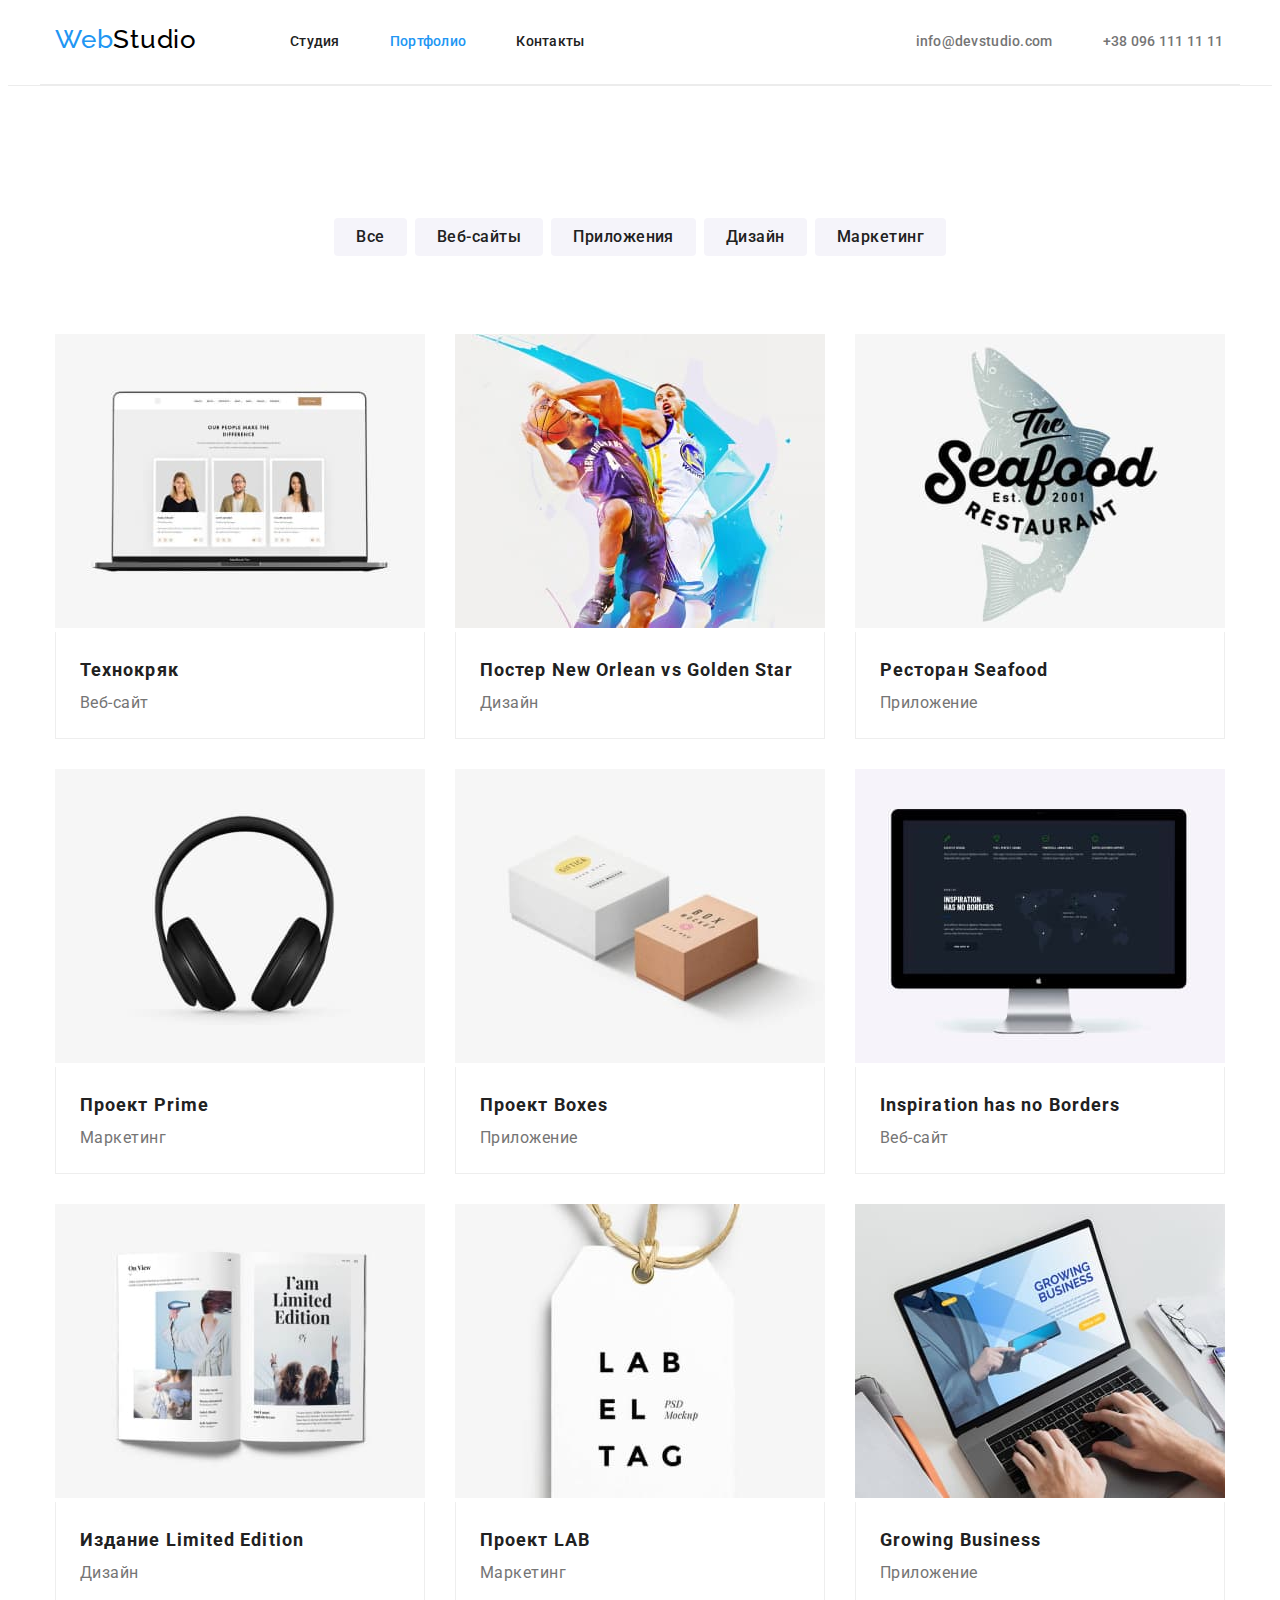
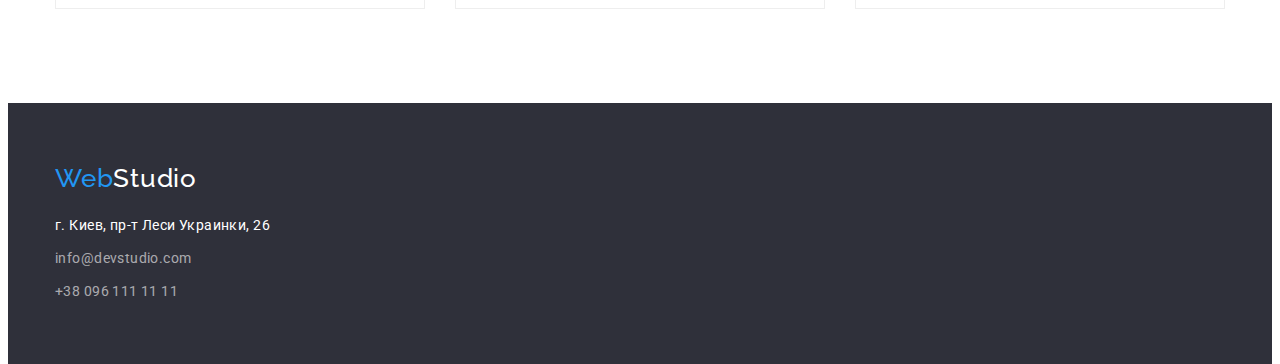
==== commit 777725bb: "final №2 fix bag" ====
--- a/portfolio.html
+++ b/portfolio.html
@@ -146,14 +146,23 @@
 
     <footer class="footer">
         <div class="container">
-            <a class="link" href="./index.html"><span class="logo-web">Web</span><span
+            <a class="link nado" href="./index.html"><span class="logo-web">Web</span><span
                     class="logo-studio-footer">Studio</span></a>
             <address class="address">
                 <p class="footer-addres">г. Киев, пр-т Леси Украинки, 26</p>
-                <a class="footer-link" href="mailto:info@devstudio.com">info@devstudio.com</a>
-                <a class="footer-link" href="tel:+380961111111">+38 096 111 11 11</a>
+                <ul class="list footer">
+                    <li class="footer li">
+                        <a class="footer-link" href="mailto:info@devstudio.com">info@devstudio.com</a>
+                    </li>
+                    <li class="footer li">
+                        <a class="footer-link" href="tel:+380961111111">+38 096 111 11 11</a>
+                    </li>
+                </ul>
             </address>
         </div>
     </footer>
+    </body>
+    
+    </html>
 </body>
 </html>--- a/css/styles.css
+++ b/css/styles.css
@@ -31,7 +31,7 @@
   margin-left: auto;
   margin-right: auto;
   width: 1200px;
-  outline: 2px solid blue;
+  /* outline: 2px solid blue; */
 }
 
 .text-transporent {
@@ -70,6 +70,10 @@
   letter-spacing: 0.03em;
 }
 
+.header {
+  border-bottom: 1px solid #ececec;
+}
+
 /*сайтовая навигация*/
 
 .header .link,
@@ -237,6 +241,7 @@
   letter-spacing: 0.03em;
 
   margin-top: 10px;
+  padding-bottom: 30px;
 }
 
 .section.team {
@@ -304,6 +309,7 @@
   font-size: 14px;
   line-height: 1.71;
   letter-spacing: 0.03em;
+  margin-top: 20px;
 }
 
 .footer-link {
@@ -314,6 +320,10 @@
   letter-spacing: 0.03em;
 
   text-decoration: none;
+}
+
+.footer.li {
+  margin-top: 9px;
 }
 
 .logo-studio-footer {
@@ -332,11 +342,19 @@
 
 .address {
   font-style: normal;
+  padding-left: 15px;
+}
+
+.link.nado {
+  padding-left: 15px;
 }
 
 .footer > .container {
-  padding-top: 60px;
-  padding-bottom: 60px;
+  padding: 60px 15px;
+}
+
+.list.footer {
+  padding-left: 0px;
 }
 
 /*portfolio*/
@@ -368,10 +386,9 @@
 }
 
 .project {
-  width: 368px;
+  width: 370px;
   margin-right: 30px;
   margin-bottom: 30px;
-  border: 1px solid #eeeeee;
 }
 
 .projects-name {
@@ -393,6 +410,9 @@
 
 .project-text {
   padding: 20px 24px;
+  border-bottom: 1px solid #eeeeee;
+  border-right: 1px solid #eeeeee;
+  border-left: 1px solid #eeeeee;
 }
 
 .projects-link {
